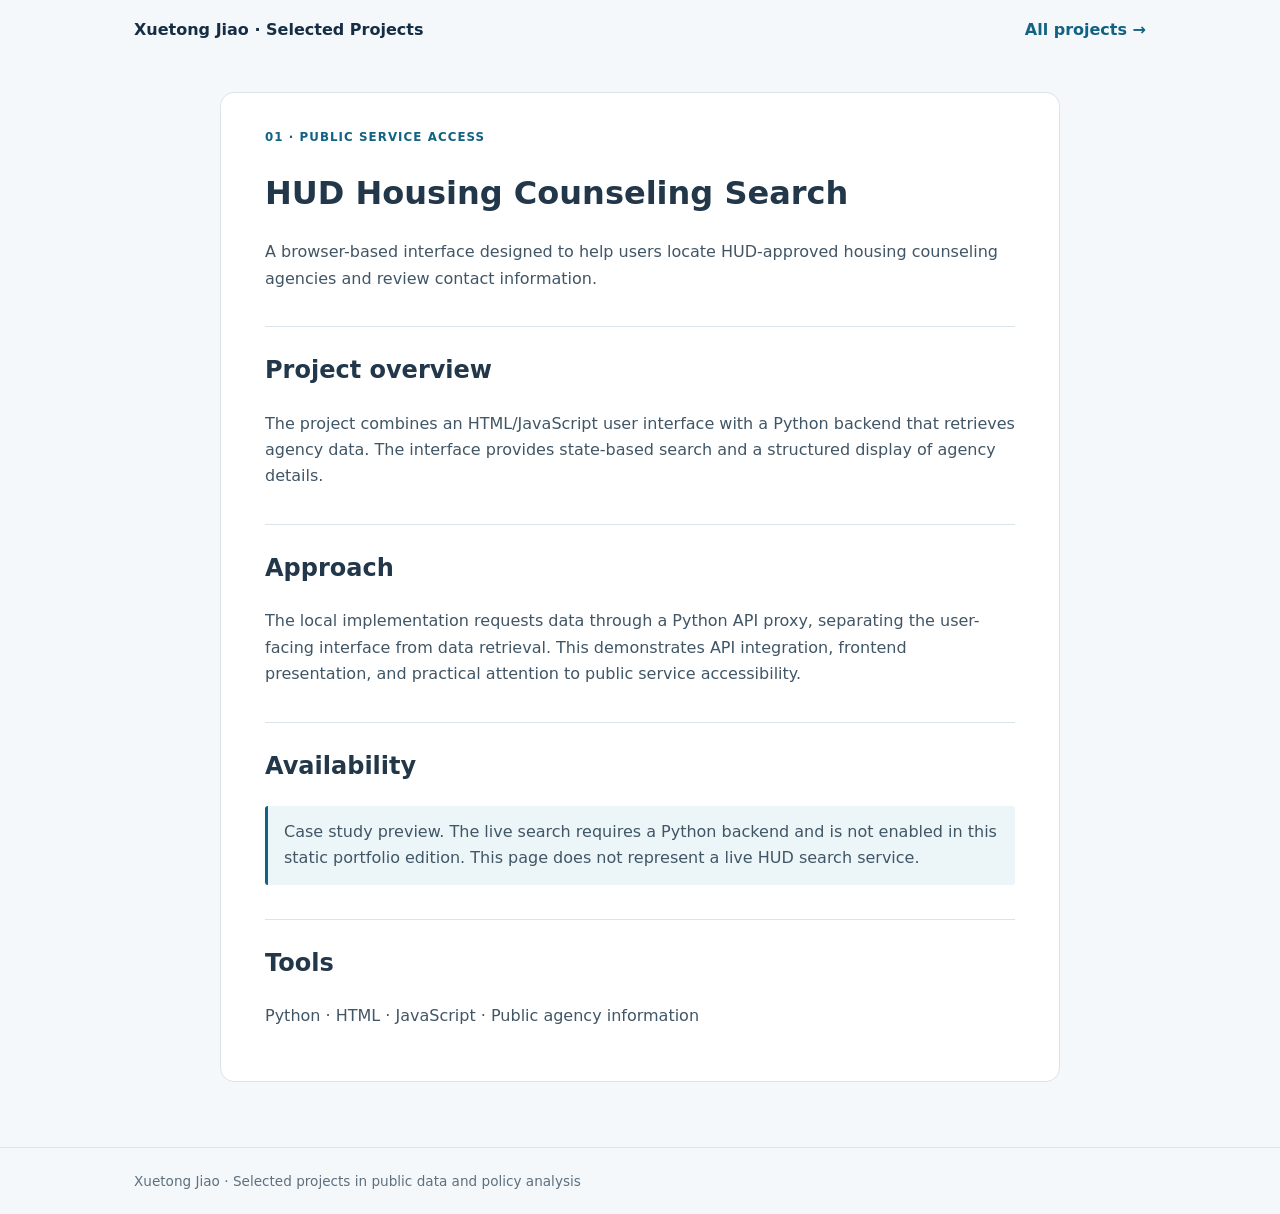
==== projects/hud-housing-search/index.html @ e2f04b0c "1" ====
<!doctype html><html lang="en"><head><meta charset="utf-8"><meta name="viewport" content="width=device-width,initial-scale=1"><meta name="description" content="Selected work in public data and policy analysis"><title>HUD Housing Counseling Search | Xuetong Jiao</title><link rel="stylesheet" href="../../assets/style.css"></head><body><div class="shell"><nav class="nav"><a class="brand" href="../../index.html">Xuetong Jiao · Selected Projects</a><a href="../../index.html">All projects →</a></nav></div><main class="shell"><article class="content"><div class="tag">01 · Public service access</div><h1>HUD Housing Counseling Search</h1><p class="lede">A browser-based interface designed to help users locate HUD-approved housing counseling agencies and review contact information.</p><h2>Project overview</h2><p>The project combines an HTML/JavaScript user interface with a Python backend that retrieves agency data. The interface provides state-based search and a structured display of agency details.</p><h2>Approach</h2><p>The local implementation requests data through a Python API proxy, separating the user-facing interface from data retrieval. This demonstrates API integration, frontend presentation, and practical attention to public service accessibility.</p><h2>Availability</h2><p class="note">Case study preview. The live search requires a Python backend and is not enabled in this static portfolio edition. This page does not represent a live HUD search service.</p><h2>Tools</h2><p>Python · HTML · JavaScript · Public agency information</p></article></main><footer><div class="shell">Xuetong Jiao · Selected projects in public data and policy analysis</div></footer></body></html>
---- assets/style.css ----
:root{--navy:#152e45;--blue:#126283;--text:#223749;--muted:#5c7080;--bg:#f5f8fa;--line:#d9e5eb}*{box-sizing:border-box}html{scroll-behavior:smooth}body{margin:0;background:var(--bg);color:var(--text);font:16px/1.65 system-ui,-apple-system,'Segoe UI',sans-serif}a{color:var(--blue)}.shell{max-width:1060px;margin:auto;padding:0 24px}.nav{display:flex;justify-content:space-between;align-items:center;gap:16px;padding:17px 0}.nav a{text-decoration:none;font-weight:650}.brand{color:var(--navy)}.hero{background:#15344b;color:#fff;padding:65px 0 70px}.eyebrow{text-transform:uppercase;letter-spacing:.14em;font-size:.75rem;font-weight:800;color:#97cddd}.hero h1{font-size:clamp(2.2rem,5vw,3.9rem);line-height:1.12;max-width:790px;margin:13px 0 20px;letter-spacing:-.035em}.hero p{max-width:700px;font-size:1.1rem;color:#e1edf2}.section{padding:50px 0 64px}.section h2{font-size:1.7rem;margin:0 0 10px}.lede{max-width:760px;color:var(--muted);margin-top:0}.grid{display:grid;grid-template-columns:repeat(2,minmax(0,1fr));gap:20px;margin-top:27px}.card{background:white;border:1px solid var(--line);border-radius:15px;padding:27px;display:flex;flex-direction:column;box-shadow:0 8px 22px #1033490a}.card h3{font-size:1.35rem;line-height:1.3;margin:10px 0}.card p{color:var(--muted);margin:0 0 18px}.tag{font-size:.74rem;letter-spacing:.09em;text-transform:uppercase;color:var(--blue);font-weight:800}.pills{display:flex;flex-wrap:wrap;gap:7px;margin:0 0 20px}.pill{border:1px solid #d6e4eb;background:#f5f9fb;border-radius:20px;padding:3px 9px;font-size:.76rem;color:#4b6677}.action{display:inline-block;border-radius:7px;background:var(--navy);color:white;text-decoration:none;padding:10px 16px;font-weight:700;margin-top:auto;align-self:flex-start}.action:hover{background:#225876}.subaction{margin:16px 0 0;display:inline-block}.content{max-width:840px;background:white;border:1px solid var(--line);padding:35px 44px;border-radius:14px;margin:32px auto 65px}.content h1{line-height:1.2;font-size:2rem}.content h2{margin-top:34px;border-top:1px solid var(--line);padding-top:24px}.content h3{margin-top:24px}.content p,.content li{color:#405666}.content img{width:100%;height:auto;display:block;margin:20px auto}.content table{border-collapse:collapse;width:100%;font-size:.88rem;display:block;overflow-x:auto}.content th,.content td{padding:10px;border-bottom:1px solid var(--line);text-align:left}.content blockquote{border-left:3px solid #8dafbf;padding-left:16px;margin-left:0}.note{background:#ecf5f8;border-left:3px solid var(--blue);padding:13px 16px;border-radius:3px}.content code{overflow-wrap:anywhere}.statgrid{display:grid;grid-template-columns:repeat(3,1fr);gap:12px;margin:22px 0}.stat{background:#f1f6f8;border:1px solid var(--line);padding:15px;border-radius:9px}.stat strong{display:block;font-size:1.35rem;color:var(--navy)}footer{border-top:1px solid var(--line);padding:22px 0;color:var(--muted);font-size:.85rem}@media(max-width:700px){.grid,.statgrid{grid-template-columns:1fr}.content{padding:24px 21px}.section{padding:30px 0}.hero{padding:40px 0}}
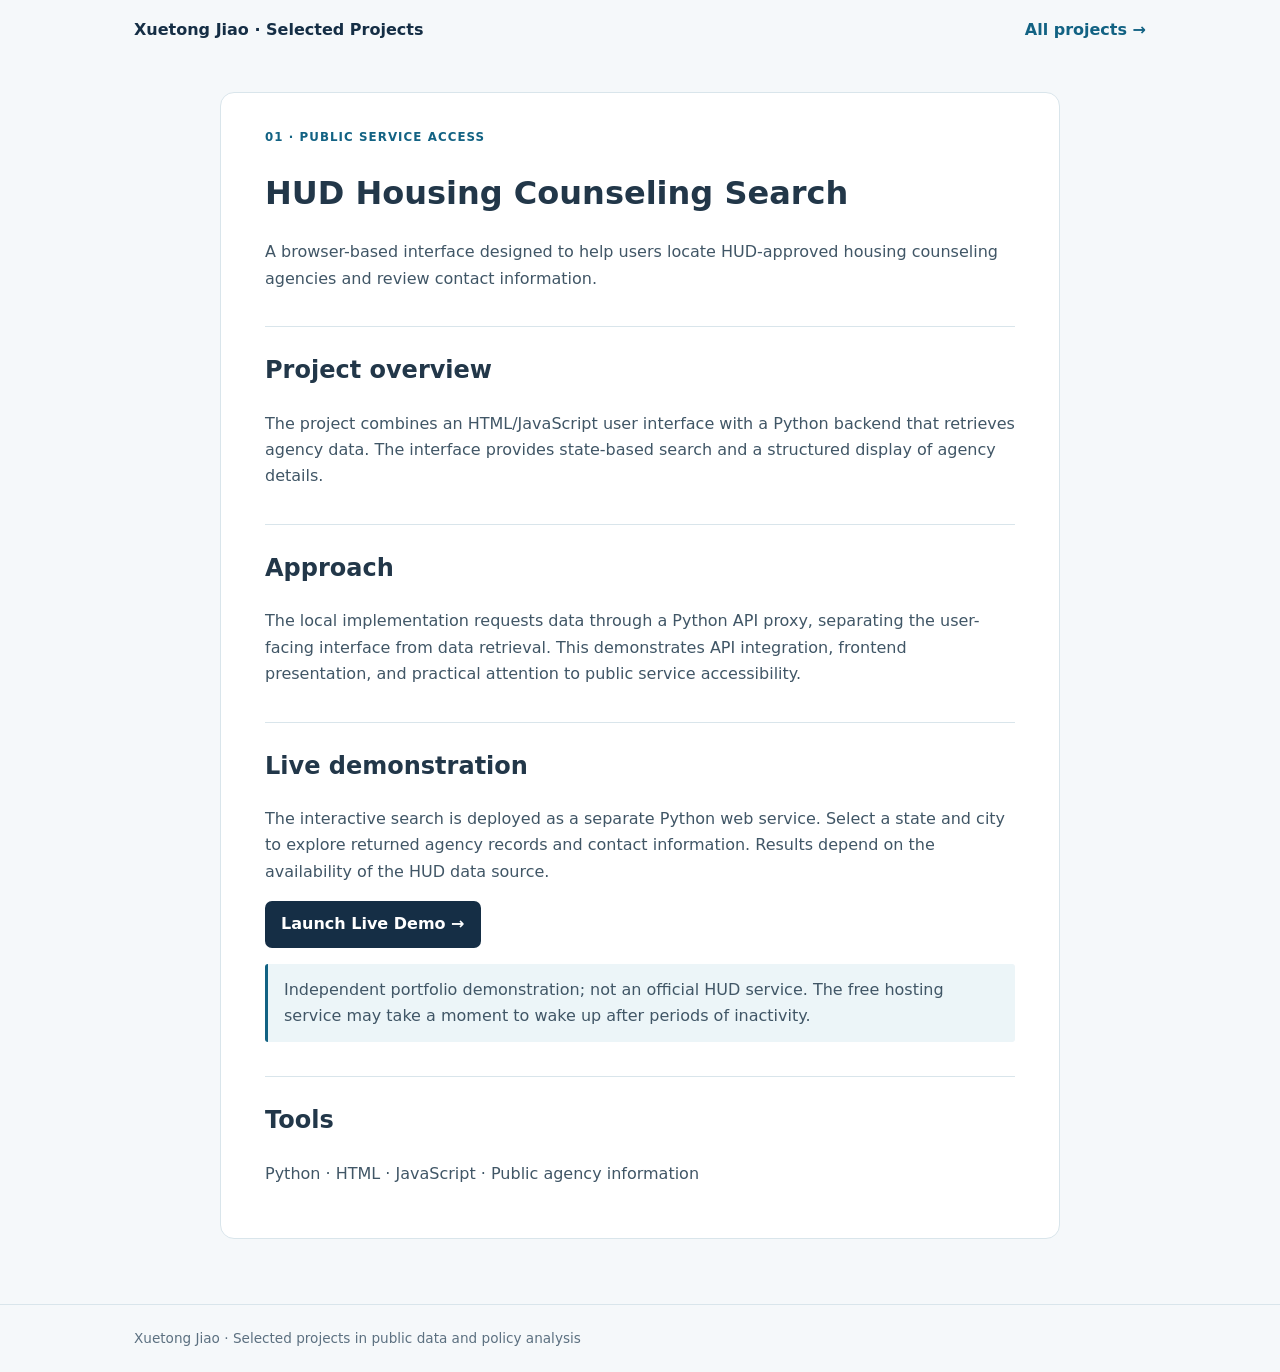
==== commit 5270b439: "3" ====
--- a/projects/hud-housing-search/index.html
+++ b/projects/hud-housing-search/index.html
@@ -1 +1 @@
-<!doctype html><html lang="en"><head><meta charset="utf-8"><meta name="viewport" content="width=device-width,initial-scale=1"><meta name="description" content="Selected work in public data and policy analysis"><title>HUD Housing Counseling Search | Xuetong Jiao</title><link rel="stylesheet" href="../../assets/style.css"></head><body><div class="shell"><nav class="nav"><a class="brand" href="../../index.html">Xuetong Jiao · Selected Projects</a><a href="../../index.html">All projects →</a></nav></div><main class="shell"><article class="content"><div class="tag">01 · Public service access</div><h1>HUD Housing Counseling Search</h1><p class="lede">A browser-based interface designed to help users locate HUD-approved housing counseling agencies and review contact information.</p><h2>Project overview</h2><p>The project combines an HTML/JavaScript user interface with a Python backend that retrieves agency data. The interface provides state-based search and a structured display of agency details.</p><h2>Approach</h2><p>The local implementation requests data through a Python API proxy, separating the user-facing interface from data retrieval. This demonstrates API integration, frontend presentation, and practical attention to public service accessibility.</p><h2>Availability</h2><p class="note">Case study preview. The live search requires a Python backend and is not enabled in this static portfolio edition. This page does not represent a live HUD search service.</p><h2>Tools</h2><p>Python · HTML · JavaScript · Public agency information</p></article></main><footer><div class="shell">Xuetong Jiao · Selected projects in public data and policy analysis</div></footer></body></html>+<!doctype html><html lang="en"><head><meta charset="utf-8"><meta name="viewport" content="width=device-width,initial-scale=1"><meta name="description" content="Selected work in public data and policy analysis"><title>HUD Housing Counseling Search | Xuetong Jiao</title><link rel="stylesheet" href="../../assets/style.css"></head><body><div class="shell"><nav class="nav"><a class="brand" href="../../index.html">Xuetong Jiao · Selected Projects</a><a href="../../index.html">All projects →</a></nav></div><main class="shell"><article class="content"><div class="tag">01 · Public service access</div><h1>HUD Housing Counseling Search</h1><p class="lede">A browser-based interface designed to help users locate HUD-approved housing counseling agencies and review contact information.</p><h2>Project overview</h2><p>The project combines an HTML/JavaScript user interface with a Python backend that retrieves agency data. The interface provides state-based search and a structured display of agency details.</p><h2>Approach</h2><p>The local implementation requests data through a Python API proxy, separating the user-facing interface from data retrieval. This demonstrates API integration, frontend presentation, and practical attention to public service accessibility.</p><h2>Live demonstration</h2><p>The interactive search is deployed as a separate Python web service. Select a state and city to explore returned agency records and contact information. Results depend on the availability of the HUD data source.</p><p><a class="action" href="https://hud-housing-counseling-demo.onrender.com/" target="_blank" rel="noopener noreferrer">Launch Live Demo →</a></p><p class="note">Independent portfolio demonstration; not an official HUD service. The free hosting service may take a moment to wake up after periods of inactivity.</p><h2>Tools</h2><p>Python · HTML · JavaScript · Public agency information</p></article></main><footer><div class="shell">Xuetong Jiao · Selected projects in public data and policy analysis</div></footer></body></html>
